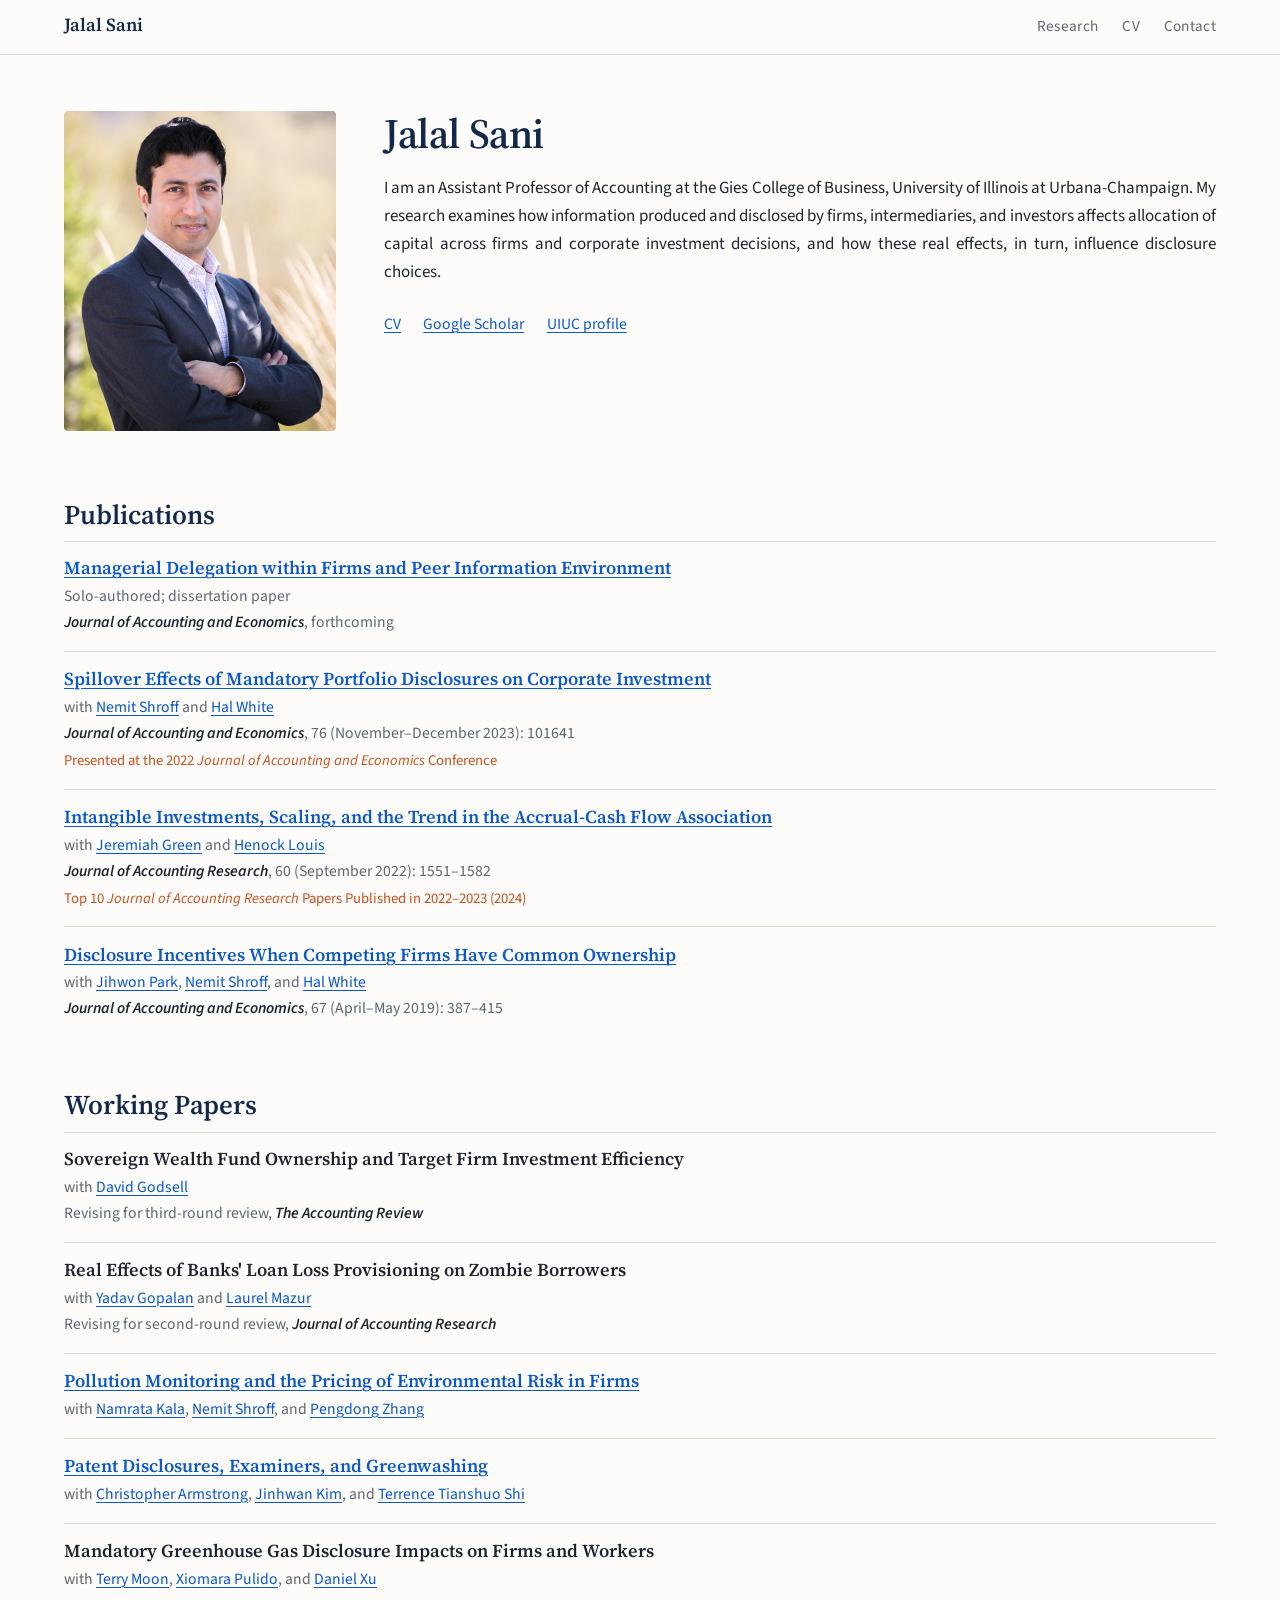
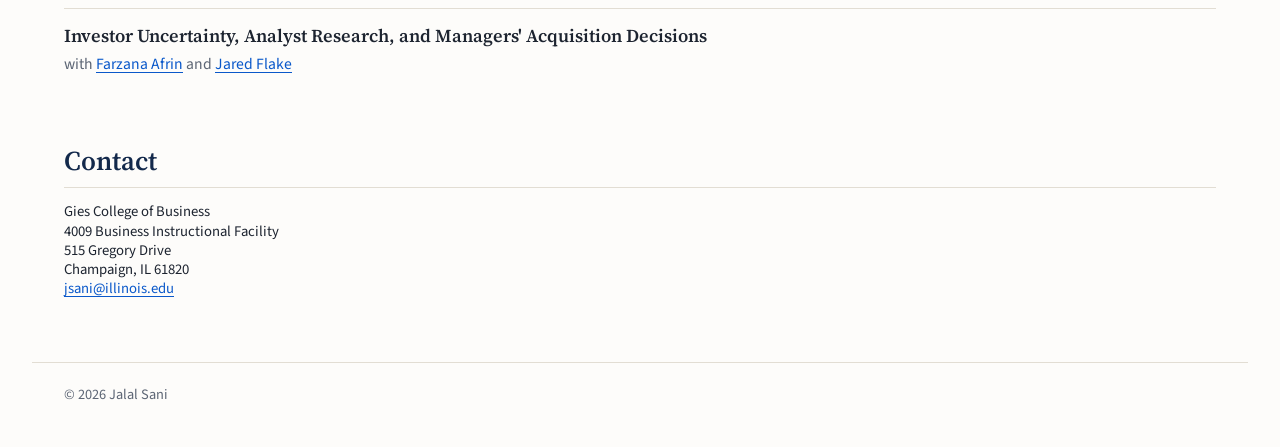
==== index.html @ 1dea7f03 "Version the CV link so browsers fetch the latest file Co-Authored-By: Claude Opus 5.5 <noreply@anthr" ====
<!doctype html>
<html lang="en">
<head>
  <meta charset="utf-8">
  <meta name="viewport" content="width=device-width, initial-scale=1">
  <title>Jalal Sani</title>
  <meta name="description" content="Jalal Sani is an Assistant Professor of Accounting at the Gies College of Business, University of Illinois at Urbana-Champaign.">
  <link rel="icon" href="data:image/svg+xml,%3Csvg xmlns='http://www.w3.org/2000/svg' viewBox='0 0 64 64'%3E%3Crect width='64' height='64' rx='12' fill='%2313294b'/%3E%3Ctext x='32' y='43' font-family='Georgia,serif' font-size='30' fill='%23fff' text-anchor='middle'%3EJS%3C/text%3E%3C/svg%3E">
  <link rel="preconnect" href="https://fonts.googleapis.com">
  <link rel="preconnect" href="https://fonts.gstatic.com" crossorigin>
  <link href="https://fonts.googleapis.com/css2?family=Source+Sans+3:ital,wght@0,400;0,600;1,400;1,600&family=Source+Serif+4:opsz,wght@8..60,400;8..60,600&display=swap" rel="stylesheet">
  <link rel="stylesheet" href="style.css">
</head>
<body>

<header class="site-header">
  <div class="wrap">
    <a class="site-name" href="#top">Jalal Sani</a>
    <nav aria-label="Sections">
      <a href="#research">Research</a>
      <a href="assets/Sani_CV.pdf?v=b3ba70f4">CV</a>
      <a href="#contact">Contact</a>
    </nav>
  </div>
</header>

<main id="top" class="wrap">

  <section class="intro">
    <img class="portrait" src="assets/jalal-sani.jpg" alt="Portrait of Jalal Sani" width="640" height="753">
    <div>
      <h1>Jalal Sani</h1>
      <p>I am an Assistant Professor of Accounting at the Gies College of Business, University of Illinois at Urbana-Champaign. My research examines how information produced and disclosed by firms, intermediaries, and investors affects allocation of capital across firms and corporate investment decisions, and how these real effects, in turn, influence disclosure choices.</p>

      <p class="links">
        <a href="assets/Sani_CV.pdf?v=b3ba70f4">CV</a>
        <a href="https://scholar.google.com/citations?user=rDduCagAAAAJ">Google Scholar</a>
        <a href="https://giesbusiness.illinois.edu/profile/jalal-sani">UIUC profile</a>
      </p>
    </div>
  </section>

  <section id="research">
    <h2>Publications</h2>
    <ol class="papers">
      <li>
        <a class="title" href="https://doi.org/10.1016/j.jacceco.2026.101951">Managerial Delegation within Firms and Peer Information Environment</a>
        <span class="authors">Solo-authored; dissertation paper</span>
        <span class="venue"><em>Journal of Accounting and Economics</em>, forthcoming</span>
      </li>
      <li>
        <a class="title" href="https://doi.org/10.1016/j.jacceco.2023.101641">Spillover Effects of Mandatory Portfolio Disclosures on Corporate Investment</a>
        <span class="authors">with <a href="https://mitsloan.mit.edu/faculty/directory/nemit-shroff">Nemit Shroff</a> and <a href="https://scholar.google.com/citations?user=s6IT4ukAAAAJ">Hal White</a></span>
        <span class="venue"><em>Journal of Accounting and Economics</em>, 76 (November–December 2023): 101641</span>
        <span class="note">Presented at the 2022 <em>Journal of Accounting and Economics</em> Conference</span>
      </li>
      <li>
        <a class="title" href="https://doi.org/10.1111/1475-679X.12414">Intangible Investments, Scaling, and the Trend in the Accrual-Cash Flow Association</a>
        <span class="authors">with <a href="https://mays.tamu.edu/directory/jeremiah-green/">Jeremiah Green</a> and <a href="https://directory.smeal.psu.edu/hul4">Henock Louis</a></span>
        <span class="venue"><em>Journal of Accounting Research</em>, 60 (September 2022): 1551–1582</span>
        <span class="note">Top 10 <em>Journal of Accounting Research</em> Papers Published in 2022–2023 (2024)</span>
      </li>
      <li>
        <a class="title" href="https://doi.org/10.1016/j.jacceco.2019.02.001">Disclosure Incentives When Competing Firms Have Common Ownership</a>
        <span class="authors">with <a href="https://www.baruch.cuny.edu/profiles/faculty/Jihwon-Park">Jihwon Park</a>, <a href="https://mitsloan.mit.edu/faculty/directory/nemit-shroff">Nemit Shroff</a>, and <a href="https://scholar.google.com/citations?user=s6IT4ukAAAAJ">Hal White</a></span>
        <span class="venue"><em>Journal of Accounting and Economics</em>, 67 (April–May 2019): 387–415</span>
      </li>
    </ol>

    <h2>Working Papers</h2>
    <ol class="papers">
      <li>
        <span class="title">Sovereign Wealth Fund Ownership and Target Firm Investment Efficiency</span>
        <span class="authors">with <a href="https://giesbusiness.illinois.edu/profile/david-godsell">David Godsell</a></span>
        <span class="venue">Revising for third-round review, <em>The Accounting Review</em></span>
      </li>
      <li>
        <span class="title">Real Effects of Banks' Loan Loss Provisioning on Zombie Borrowers</span>
        <span class="authors">with <a href="https://mendoza.nd.edu/mendoza-directory/profile/yadav-gopalan/">Yadav Gopalan</a> and <a href="https://mendoza.nd.edu/mendoza-directory/profile/laurel-mazur/">Laurel Mazur</a></span>
        <span class="venue">Revising for second-round review, <em>Journal of Accounting Research</em></span>
      </li>
      <li>
        <a class="title" href="https://doi.org/10.2139/ssrn.7595698">Pollution Monitoring and the Pricing of Environmental Risk in Firms</a>
        <span class="authors">with <a href="https://mitsloan.mit.edu/faculty/directory/namrata-kala">Namrata Kala</a>, <a href="https://mitsloan.mit.edu/faculty/directory/nemit-shroff">Nemit Shroff</a>, and <a href="https://bus.sysu.edu.cn/en/teacher/6318">Pengdong Zhang</a></span>
      </li>
      <li>
        <a class="title" href="https://doi.org/10.2139/ssrn.6994139">Patent Disclosures, Examiners, and Greenwashing</a>
        <span class="authors">with <a href="https://www.gsb.stanford.edu/faculty-research/faculty/christopher-s-armstrong">Christopher Armstrong</a>, <a href="https://www.gsb.stanford.edu/faculty-research/faculty/jinhwan-kim">Jinhwan Kim</a>, and <a href="https://www.anderson.ucla.edu/faculty-and-research/accounting/faculty/shi">Terrence Tianshuo Shi</a></span>
      </li>
      <li>
        <span class="title">Mandatory Greenhouse Gas Disclosure Impacts on Firms and Workers</span>
        <span class="authors">with <a href="https://economics.ubc.ca/profile/terry-moon/">Terry Moon</a>, <a href="https://economics.ubc.ca/profile/xiomara-pulido-2/">Xiomara Pulido</a>, and <a href="https://scholars.duke.edu/person/yi.xu">Daniel Xu</a></span>
      </li>
      <li>
        <span class="title">Investor Uncertainty, Analyst Research, and Managers' Acquisition Decisions</span>
        <span class="authors">with <a href="https://business.fullerton.edu/academics/accountancy/faculty-profiles?user=faafrin%40fullerton.edu">Farzana Afrin</a> and <a href="https://www.boisestate.edu/cobe-accountancy/department-of-accountancy/directory/jared-flake-ph-d/">Jared Flake</a></span>
      </li>
    </ol>
  </section>

  <section id="contact">
    <h2>Contact</h2>
    <address>
      Gies College of Business<br>
      4009 Business Instructional Facility<br>
      515 Gregory Drive<br>
      Champaign, IL 61820<br>
      <a href="mailto:jsani@illinois.edu">jsani@illinois.edu</a>
    </address>
  </section>

</main>

<footer class="wrap site-footer">
  <p>© 2026 Jalal Sani</p>
</footer>

</body>
</html>
---- style.css ----
:root {
  --bg: #fdfcfa;
  --ink: #1d2430;
  --muted: #5d6675;
  --rule: #e2ddd3;
  --accent: #13294b;
  --link: #0a58ca;
  --warm: #c8501a;
  --serif: "Source Serif 4", "Iowan Old Style", Georgia, serif;
  --sans: "Source Sans 3", -apple-system, "Segoe UI", Helvetica, Arial, sans-serif;
}

@media (prefers-color-scheme: dark) {
  :root {
    --bg: #12161d;
    --ink: #e4e6ea;
    --muted: #9aa3b2;
    --rule: #2a313d;
    --accent: #e9ecf2;
    --link: #7fb2ff;
    --warm: #f08a55;
  }
}

* { box-sizing: border-box; }

html { scroll-behavior: smooth; scroll-padding-top: 4.5rem; }

body {
  margin: 0;
  background: var(--bg);
  color: var(--ink);
  font: 400 1.0625rem/1.65 var(--sans);
  -webkit-font-smoothing: antialiased;
}

.wrap { max-width: 76rem; margin: 0 auto; padding: 0 2rem; }

a { color: var(--link); text-decoration: none; }
a:hover { text-decoration: underline; text-underline-offset: 0.18em; }
main a { text-decoration: underline; text-decoration-thickness: 1px; text-underline-offset: 0.18em; }
main a:hover { text-decoration-thickness: 2px; }
a:focus-visible { outline: 2px solid var(--warm); outline-offset: 3px; border-radius: 2px; }

/* header */
.site-header {
  position: sticky; top: 0; z-index: 10;
  background: color-mix(in srgb, var(--bg) 92%, transparent);
  backdrop-filter: blur(8px);
  border-bottom: 1px solid var(--rule);
}
.site-header .wrap {
  display: flex; flex-wrap: wrap; align-items: baseline;
  justify-content: space-between; gap: 0.25rem 1.5rem;
  padding-top: 0.9rem; padding-bottom: 0.9rem;
}
.site-name { font: 600 1.15rem/1.2 var(--serif); color: var(--accent); }
.site-header nav { display: flex; flex-wrap: wrap; gap: 0.25rem 1.5rem; }
.site-header nav a { color: var(--muted); font-size: 0.95rem; letter-spacing: 0.02em; }
.site-header nav a:hover { color: var(--accent); }

/* intro */
.intro {
  display: grid; grid-template-columns: 17rem 1fr; gap: 3rem;
  align-items: start; padding: 3.5rem 0 1rem;
}
.portrait { width: 100%; height: auto; border-radius: 4px; display: block; }
h1 { font: 600 2.6rem/1.1 var(--serif); color: var(--accent); margin: 0 0 1.1rem; letter-spacing: -0.01em; }
.intro p { margin: 0 0 1rem; text-align: justify; }
.links { display: flex; flex-wrap: wrap; align-items: center; gap: 0.6rem 1.4rem; margin-top: 1.6rem !important; font-size: 0.98rem; }

/* sections */
section[id] { padding-top: 3.25rem; }
h2 {
  font: 600 1.7rem/1.2 var(--serif); color: var(--accent);
  margin: 0 0 0.4rem; padding-bottom: 0.6rem; border-bottom: 1px solid var(--rule);
}
.papers + h2 { margin-top: 3.25rem; }

/* papers */
.papers { list-style: none; margin: 0; padding: 0; }
.papers li { padding: 0.95rem 0; border-bottom: 1px solid var(--rule); }
.papers li:first-child { padding-top: 0.5rem; }
.papers li:last-child { border-bottom: 0; }
.papers span, .papers a.title { display: block; }
.title { font: 600 1.14rem/1.35 var(--serif); color: var(--ink); }
a.title { color: var(--link); }
.authors, .venue { color: var(--muted); font-size: 0.98rem; }
.authors { margin-top: 0.2rem; }
.venue em { color: var(--ink); font-weight: 600; }
.note { color: var(--warm); font-size: 0.92rem; margin-top: 0.15rem; }

address { font-style: normal; font-size: 0.92rem; line-height: 1.3; margin-top: 0.9rem; }

.site-footer { margin-top: 4rem; padding-top: 1.25rem; padding-bottom: 2.5rem; border-top: 1px solid var(--rule); color: var(--muted); font-size: 0.9rem; }
.site-footer p { margin: 0; }

@media (max-width: 42rem) {
  .intro { grid-template-columns: 1fr; gap: 1.75rem; padding-top: 2.25rem; }
  .portrait { max-width: 12rem; }
  h1 { font-size: 2.1rem; }
}

@media (prefers-reduced-motion: reduce) { html { scroll-behavior: auto; } }
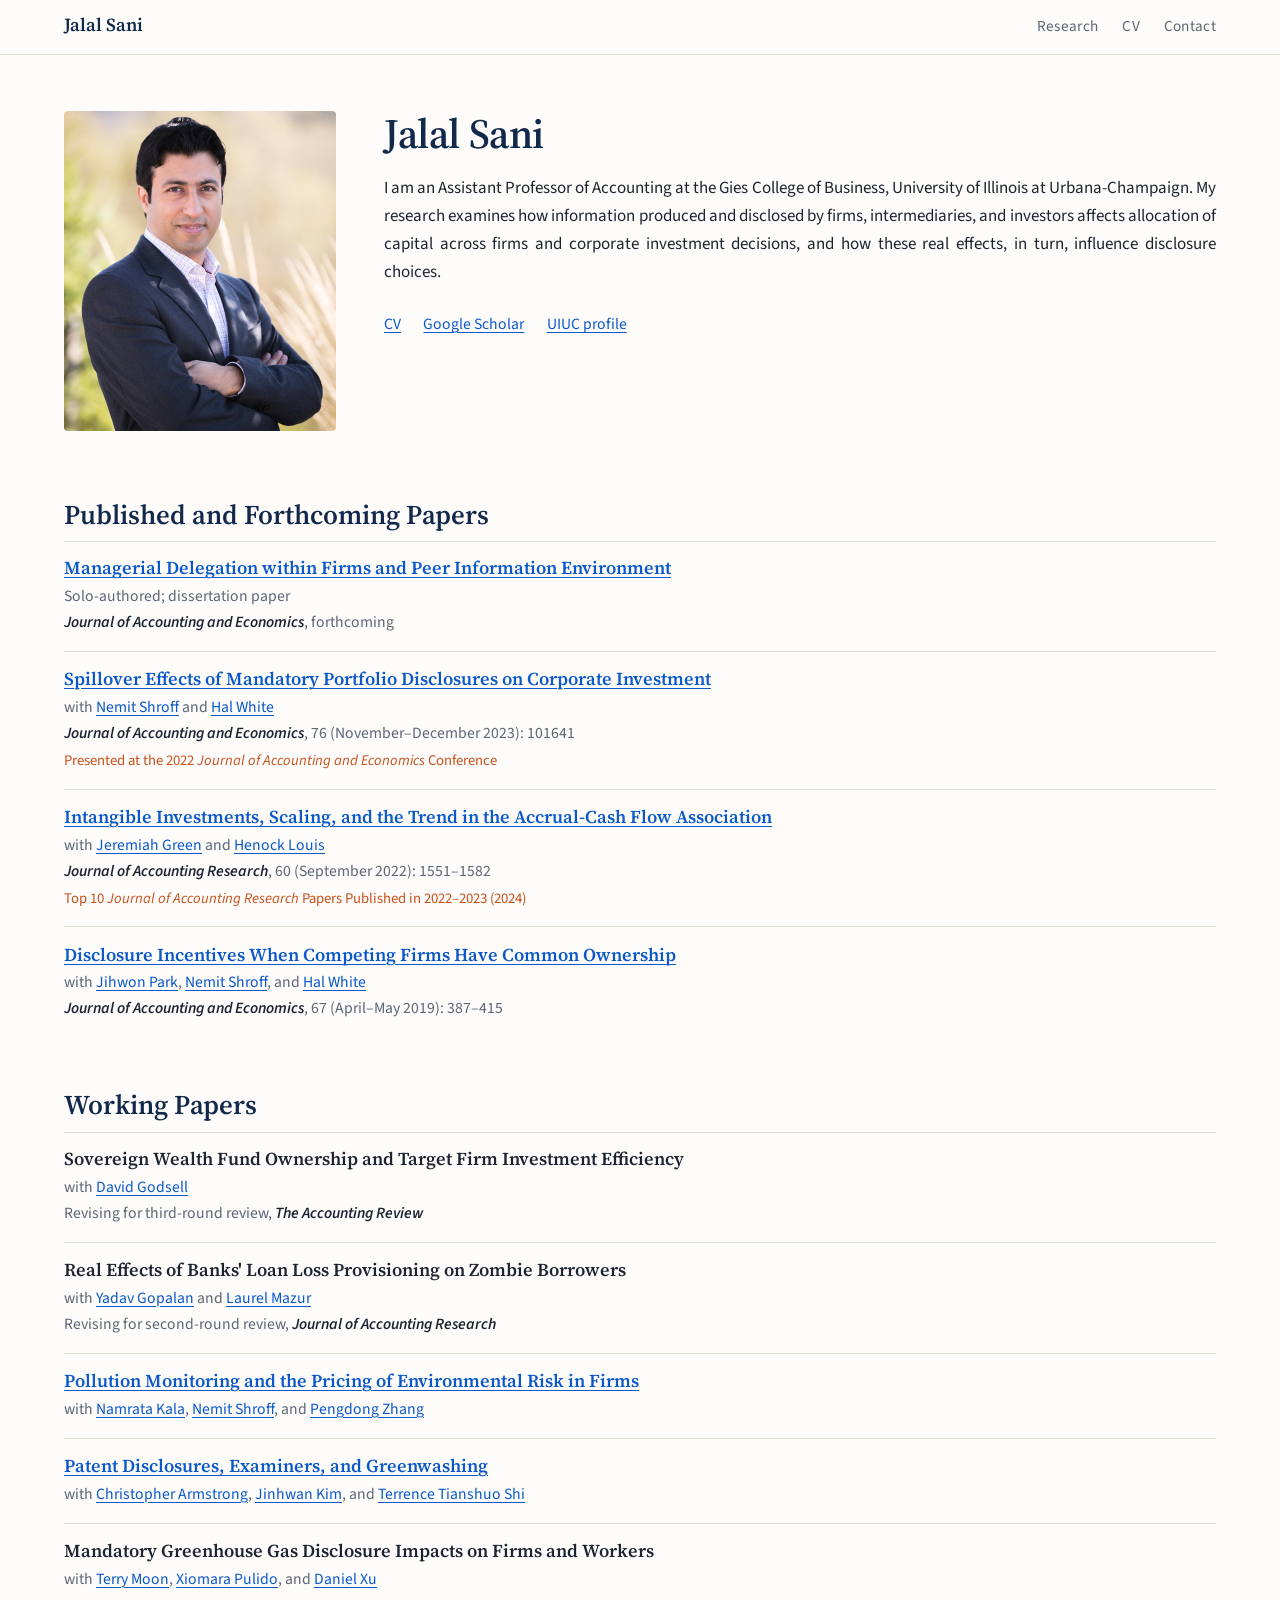
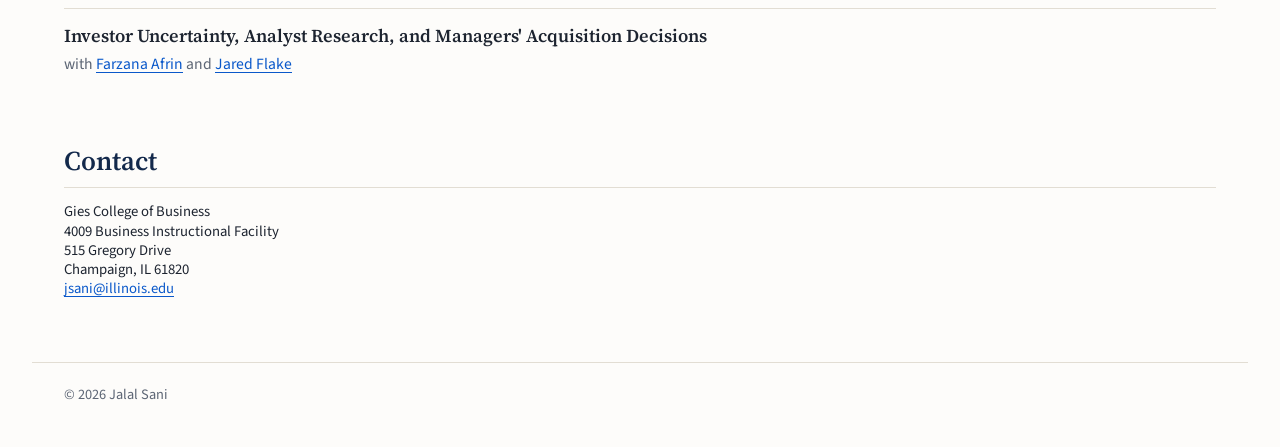
==== commit edeaa639: "Rename Publications heading to Published and Forthcoming Papers Co-Authored-By: Claude Opus 5.5 <nor" ====
--- a/index.html
+++ b/index.html
@@ -3,7 +3,26 @@
 <head>
   <meta charset="utf-8">
   <meta name="viewport" content="width=device-width, initial-scale=1">
-  <title>Jalal Sani</title>
+  <title>Jalal Sani | Assistant Professor of Accounting, University of Illinois at Urbana-Champaign</title>
+  <link rel="canonical" href="https://jalalsani.com/">
+  <script type="application/ld+json">
+  {
+    "@context": "https://schema.org",
+    "@type": "Person",
+    "name": "Jalal Sani",
+    "url": "https://jalalsani.com/",
+    "image": "https://jalalsani.com/assets/jalal-sani.jpg",
+    "jobTitle": "Assistant Professor of Accounting",
+    "worksFor": {
+      "@type": "CollegeOrUniversity",
+      "name": "Gies College of Business, University of Illinois at Urbana-Champaign"
+    },
+    "sameAs": [
+      "https://scholar.google.com/citations?user=rDduCagAAAAJ",
+      "https://giesbusiness.illinois.edu/profile/jalal-sani"
+    ]
+  }
+  </script>
   <meta name="description" content="Jalal Sani is an Assistant Professor of Accounting at the Gies College of Business, University of Illinois at Urbana-Champaign.">
   <link rel="icon" href="data:image/svg+xml,%3Csvg xmlns='http://www.w3.org/2000/svg' viewBox='0 0 64 64'%3E%3Crect width='64' height='64' rx='12' fill='%2313294b'/%3E%3Ctext x='32' y='43' font-family='Georgia,serif' font-size='30' fill='%23fff' text-anchor='middle'%3EJS%3C/text%3E%3C/svg%3E">
   <link rel="preconnect" href="https://fonts.googleapis.com">
@@ -18,7 +37,7 @@
     <a class="site-name" href="#top">Jalal Sani</a>
     <nav aria-label="Sections">
       <a href="#research">Research</a>
-      <a href="assets/Sani_CV.pdf?v=b3ba70f4">CV</a>
+      <a href="cv.html">CV</a>
       <a href="#contact">Contact</a>
     </nav>
   </div>
@@ -33,7 +52,7 @@
       <p>I am an Assistant Professor of Accounting at the Gies College of Business, University of Illinois at Urbana-Champaign. My research examines how information produced and disclosed by firms, intermediaries, and investors affects allocation of capital across firms and corporate investment decisions, and how these real effects, in turn, influence disclosure choices.</p>
 
       <p class="links">
-        <a href="assets/Sani_CV.pdf?v=b3ba70f4">CV</a>
+        <a href="cv.html">CV</a>
         <a href="https://scholar.google.com/citations?user=rDduCagAAAAJ">Google Scholar</a>
         <a href="https://giesbusiness.illinois.edu/profile/jalal-sani">UIUC profile</a>
       </p>
@@ -41,7 +60,7 @@
   </section>
 
   <section id="research">
-    <h2>Publications</h2>
+    <h2>Published and Forthcoming Papers</h2>
     <ol class="papers">
       <li>
         <a class="title" href="https://doi.org/10.1016/j.jacceco.2026.101951">Managerial Delegation within Firms and Peer Information Environment</a>
@@ -105,7 +124,7 @@
       4009 Business Instructional Facility<br>
       515 Gregory Drive<br>
       Champaign, IL 61820<br>
-      <a href="mailto:jsani@illinois.edu">jsani@illinois.edu</a>
+      <a class="email" data-u="jsani" data-d="illinois.edu" href="#contact">jsani [at] illinois [dot] edu</a>
     </address>
   </section>
 
@@ -115,5 +134,13 @@
   <p>© 2026 Jalal Sani</p>
 </footer>
 
+<script>
+document.querySelectorAll("a.email").forEach(function (a) {
+  var addr = a.dataset.u + "@" + a.dataset.d;
+  a.href = "mailto:" + addr;
+  a.textContent = addr;
+});
+</script>
+
 </body>
 </html>
--- a/style.css
+++ b/style.css
@@ -102,3 +102,14 @@
 }
 
 @media (prefers-reduced-motion: reduce) { html { scroll-behavior: auto; } }
+
+/* cv page */
+.cv { max-width: 62rem; padding-top: 2.5rem; }
+.cv-head { display: flex; flex-wrap: wrap; align-items: baseline; justify-content: space-between; gap: 0.5rem 1.5rem; margin-bottom: 1.25rem; }
+.cv-head h1 { font-size: 2rem; margin: 0; }
+.cv-pages canvas {
+  display: block; width: 100%; height: auto; margin: 0 0 1.25rem;
+  background: #fff; border: 1px solid var(--rule); box-shadow: 0 1px 6px rgba(0, 0, 0, 0.08);
+}
+.cv-pages p { color: var(--muted); }
+.site-header nav a[aria-current="page"] { color: var(--accent); font-weight: 600; }
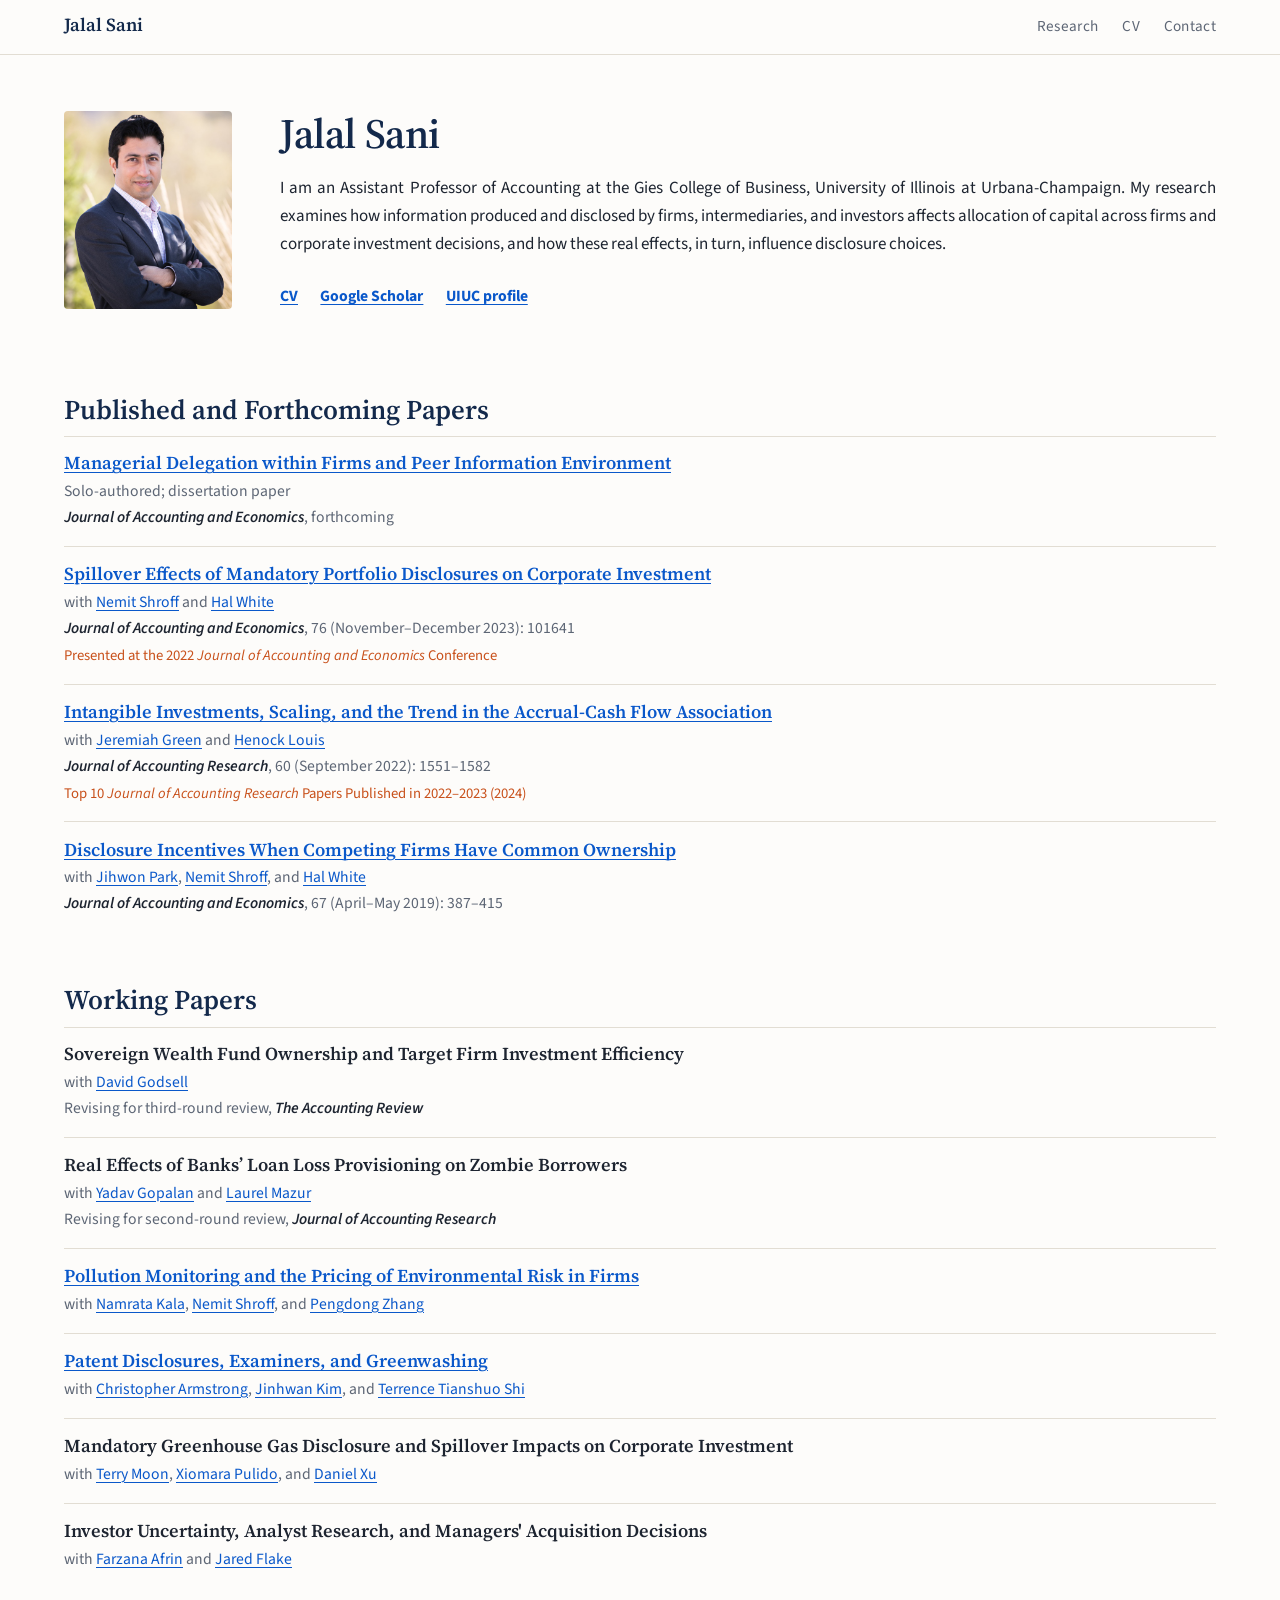
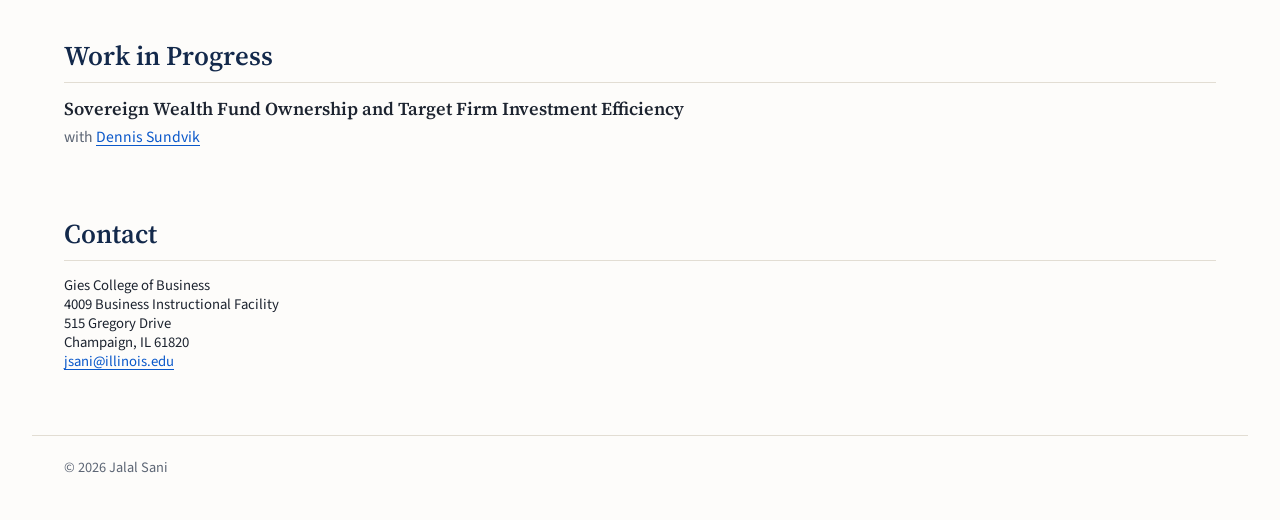
==== commit c907505c: "Update paper titles; add Work in Progress section Co-Authored-By: Claude Opus 5.5 <noreply@anthropic" ====
--- a/index.html
+++ b/index.html
@@ -94,7 +94,7 @@
         <span class="venue">Revising for third-round review, <em>The Accounting Review</em></span>
       </li>
       <li>
-        <span class="title">Real Effects of Banks' Loan Loss Provisioning on Zombie Borrowers</span>
+        <span class="title">Real Effects of Banks’ Loan Loss Provisioning on Zombie Borrowers</span>
         <span class="authors">with <a href="https://mendoza.nd.edu/mendoza-directory/profile/yadav-gopalan/">Yadav Gopalan</a> and <a href="https://mendoza.nd.edu/mendoza-directory/profile/laurel-mazur/">Laurel Mazur</a></span>
         <span class="venue">Revising for second-round review, <em>Journal of Accounting Research</em></span>
       </li>
@@ -107,12 +107,20 @@
         <span class="authors">with <a href="https://www.gsb.stanford.edu/faculty-research/faculty/christopher-s-armstrong">Christopher Armstrong</a>, <a href="https://www.gsb.stanford.edu/faculty-research/faculty/jinhwan-kim">Jinhwan Kim</a>, and <a href="https://www.anderson.ucla.edu/faculty-and-research/accounting/faculty/shi">Terrence Tianshuo Shi</a></span>
       </li>
       <li>
-        <span class="title">Mandatory Greenhouse Gas Disclosure Impacts on Firms and Workers</span>
+        <span class="title">Mandatory Greenhouse Gas Disclosure and Spillover Impacts on Corporate Investment</span>
         <span class="authors">with <a href="https://economics.ubc.ca/profile/terry-moon/">Terry Moon</a>, <a href="https://economics.ubc.ca/profile/xiomara-pulido-2/">Xiomara Pulido</a>, and <a href="https://scholars.duke.edu/person/yi.xu">Daniel Xu</a></span>
       </li>
       <li>
         <span class="title">Investor Uncertainty, Analyst Research, and Managers' Acquisition Decisions</span>
         <span class="authors">with <a href="https://business.fullerton.edu/academics/accountancy/faculty-profiles?user=faafrin%40fullerton.edu">Farzana Afrin</a> and <a href="https://www.boisestate.edu/cobe-accountancy/department-of-accountancy/directory/jared-flake-ph-d/">Jared Flake</a></span>
+      </li>
+    </ol>
+
+    <h2>Work in Progress</h2>
+    <ol class="papers">
+      <li>
+        <span class="title">Sovereign Wealth Fund Ownership and Target Firm Investment Efficiency</span>
+        <span class="authors">with <a href="https://www.hanken.fi/en/person/dennis-sundvik">Dennis Sundvik</a></span>
       </li>
     </ol>
   </section>
--- a/style.css
+++ b/style.css
@@ -61,13 +61,13 @@
 
 /* intro */
 .intro {
-  display: grid; grid-template-columns: 17rem 1fr; gap: 3rem;
+  display: grid; grid-template-columns: 10.5rem 1fr; gap: 3rem;
   align-items: start; padding: 3.5rem 0 1rem;
 }
 .portrait { width: 100%; height: auto; border-radius: 4px; display: block; }
 h1 { font: 600 2.6rem/1.1 var(--serif); color: var(--accent); margin: 0 0 1.1rem; letter-spacing: -0.01em; }
 .intro p { margin: 0 0 1rem; text-align: justify; }
-.links { display: flex; flex-wrap: wrap; align-items: center; gap: 0.6rem 1.4rem; margin-top: 1.6rem !important; font-size: 0.98rem; }
+.links { display: flex; flex-wrap: wrap; align-items: center; gap: 0.6rem 1.4rem; margin-top: 1.6rem !important; font-size: 0.98rem; font-weight: 700; }
 
 /* sections */
 section[id] { padding-top: 3.25rem; }
@@ -97,7 +97,7 @@
 
 @media (max-width: 42rem) {
   .intro { grid-template-columns: 1fr; gap: 1.75rem; padding-top: 2.25rem; }
-  .portrait { max-width: 12rem; }
+  .portrait { max-width: 7.5rem; }
   h1 { font-size: 2.1rem; }
 }
 
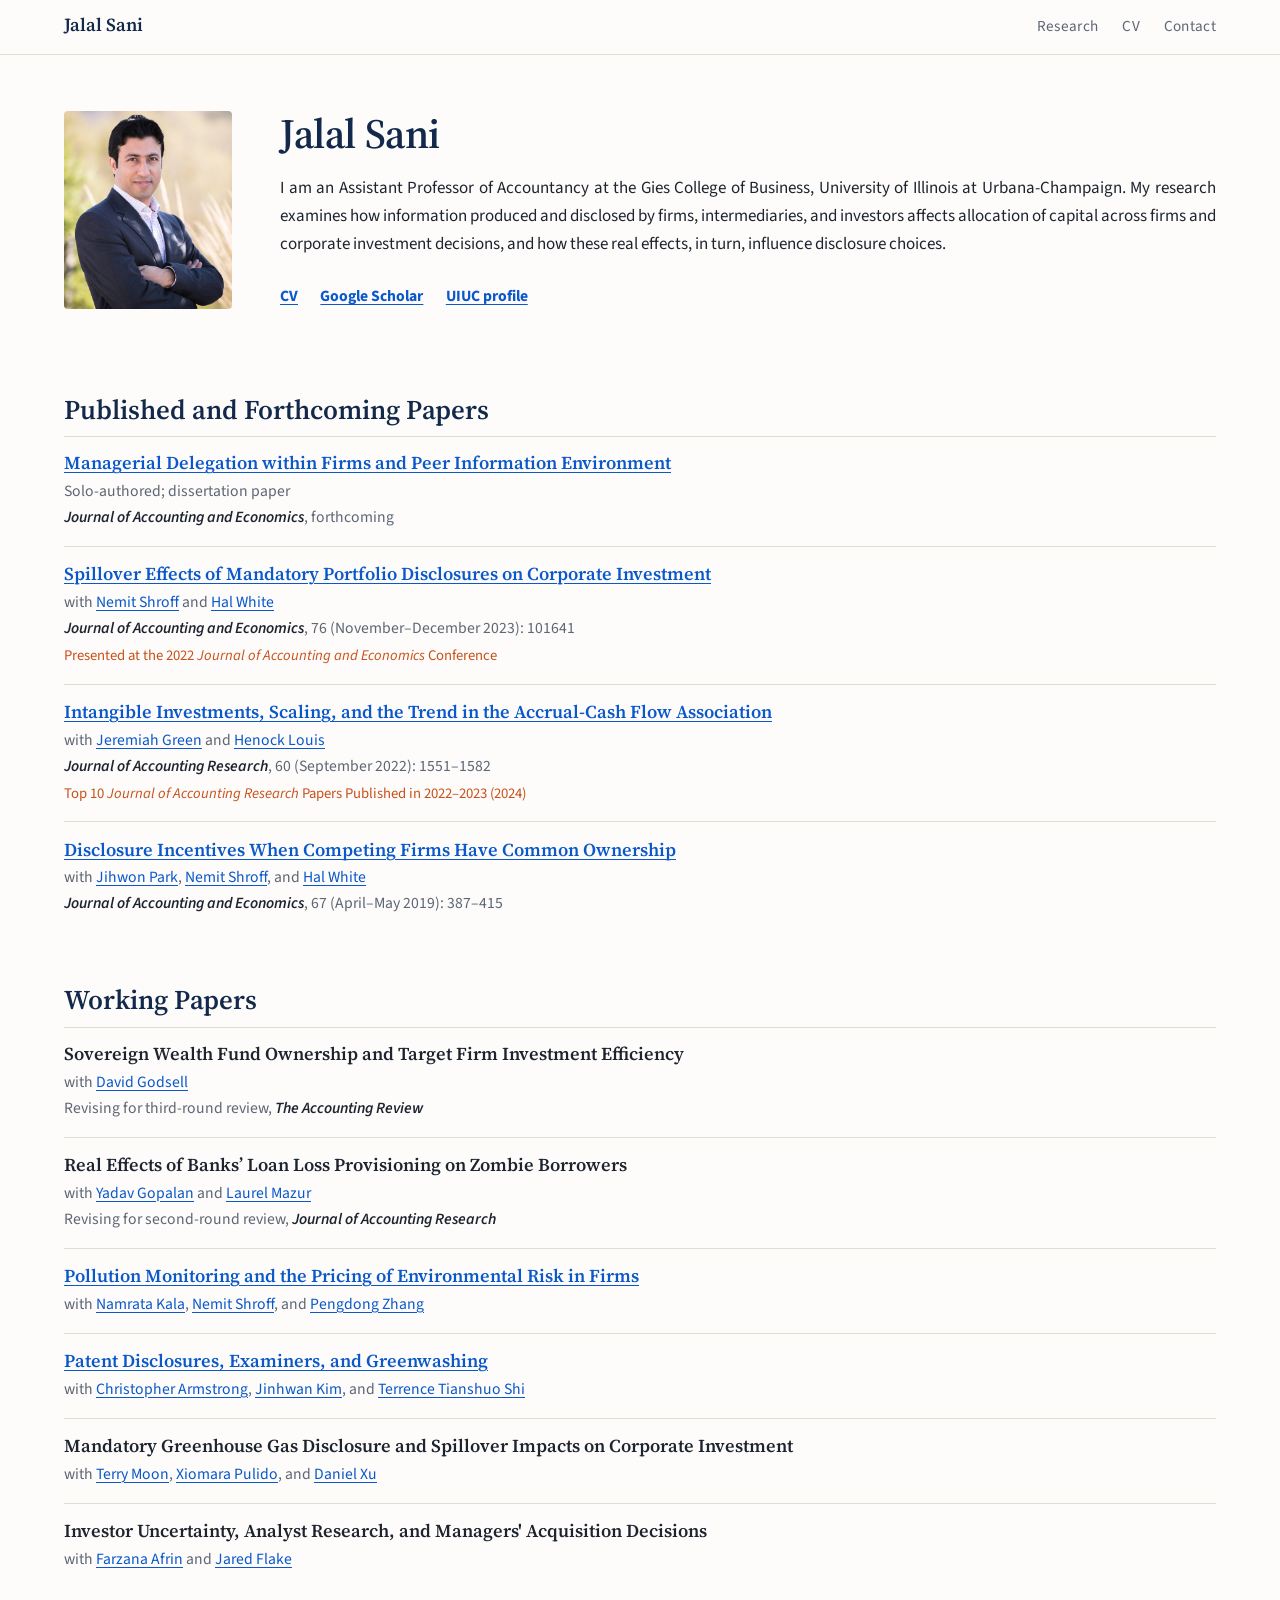
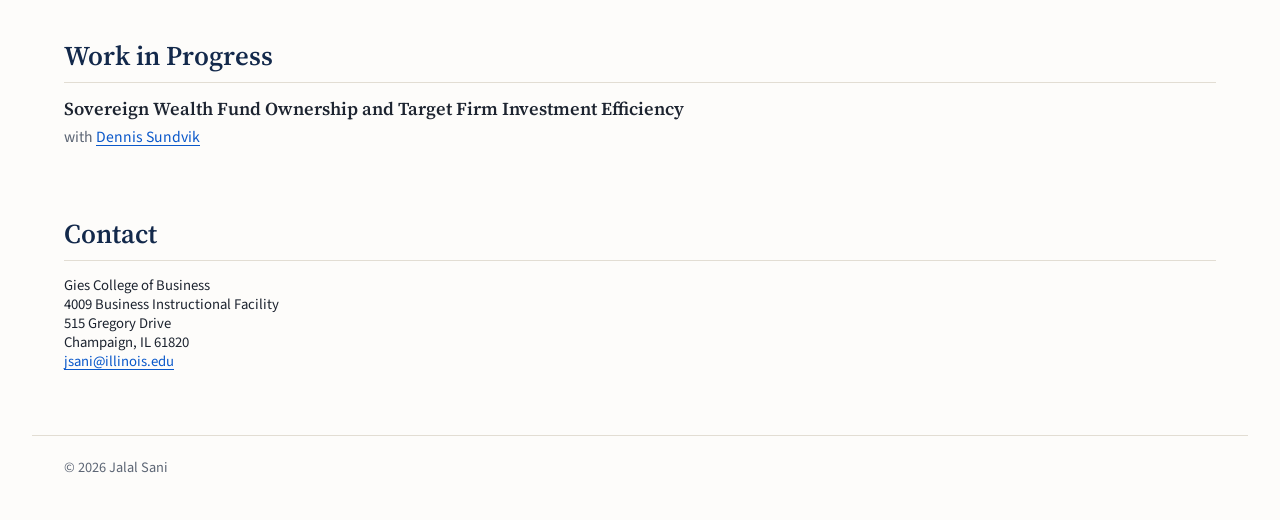
==== commit c1807e66: "Update CV; title to Assistant Professor of Accountancy Co-Authored-By: Claude Opus 5.5 <noreply@anth" ====
--- a/index.html
+++ b/index.html
@@ -3,7 +3,7 @@
 <head>
   <meta charset="utf-8">
   <meta name="viewport" content="width=device-width, initial-scale=1">
-  <title>Jalal Sani | Assistant Professor of Accounting, University of Illinois at Urbana-Champaign</title>
+  <title>Jalal Sani | Assistant Professor of Accountancy, University of Illinois at Urbana-Champaign</title>
   <link rel="canonical" href="https://jalalsani.com/">
   <script type="application/ld+json">
   {
@@ -12,7 +12,7 @@
     "name": "Jalal Sani",
     "url": "https://jalalsani.com/",
     "image": "https://jalalsani.com/assets/jalal-sani.jpg",
-    "jobTitle": "Assistant Professor of Accounting",
+    "jobTitle": "Assistant Professor of Accountancy",
     "worksFor": {
       "@type": "CollegeOrUniversity",
       "name": "Gies College of Business, University of Illinois at Urbana-Champaign"
@@ -23,7 +23,7 @@
     ]
   }
   </script>
-  <meta name="description" content="Jalal Sani is an Assistant Professor of Accounting at the Gies College of Business, University of Illinois at Urbana-Champaign.">
+  <meta name="description" content="Jalal Sani is an Assistant Professor of Accountancy at the Gies College of Business, University of Illinois at Urbana-Champaign.">
   <link rel="icon" href="data:image/svg+xml,%3Csvg xmlns='http://www.w3.org/2000/svg' viewBox='0 0 64 64'%3E%3Crect width='64' height='64' rx='12' fill='%2313294b'/%3E%3Ctext x='32' y='43' font-family='Georgia,serif' font-size='30' fill='%23fff' text-anchor='middle'%3EJS%3C/text%3E%3C/svg%3E">
   <link rel="preconnect" href="https://fonts.googleapis.com">
   <link rel="preconnect" href="https://fonts.gstatic.com" crossorigin>
@@ -49,7 +49,7 @@
     <img class="portrait" src="assets/jalal-sani.jpg" alt="Portrait of Jalal Sani" width="640" height="753">
     <div>
       <h1>Jalal Sani</h1>
-      <p>I am an Assistant Professor of Accounting at the Gies College of Business, University of Illinois at Urbana-Champaign. My research examines how information produced and disclosed by firms, intermediaries, and investors affects allocation of capital across firms and corporate investment decisions, and how these real effects, in turn, influence disclosure choices.</p>
+      <p>I am an Assistant Professor of Accountancy at the Gies College of Business, University of Illinois at Urbana-Champaign. My research examines how information produced and disclosed by firms, intermediaries, and investors affects allocation of capital across firms and corporate investment decisions, and how these real effects, in turn, influence disclosure choices.</p>
 
       <p class="links">
         <a href="cv.html">CV</a>
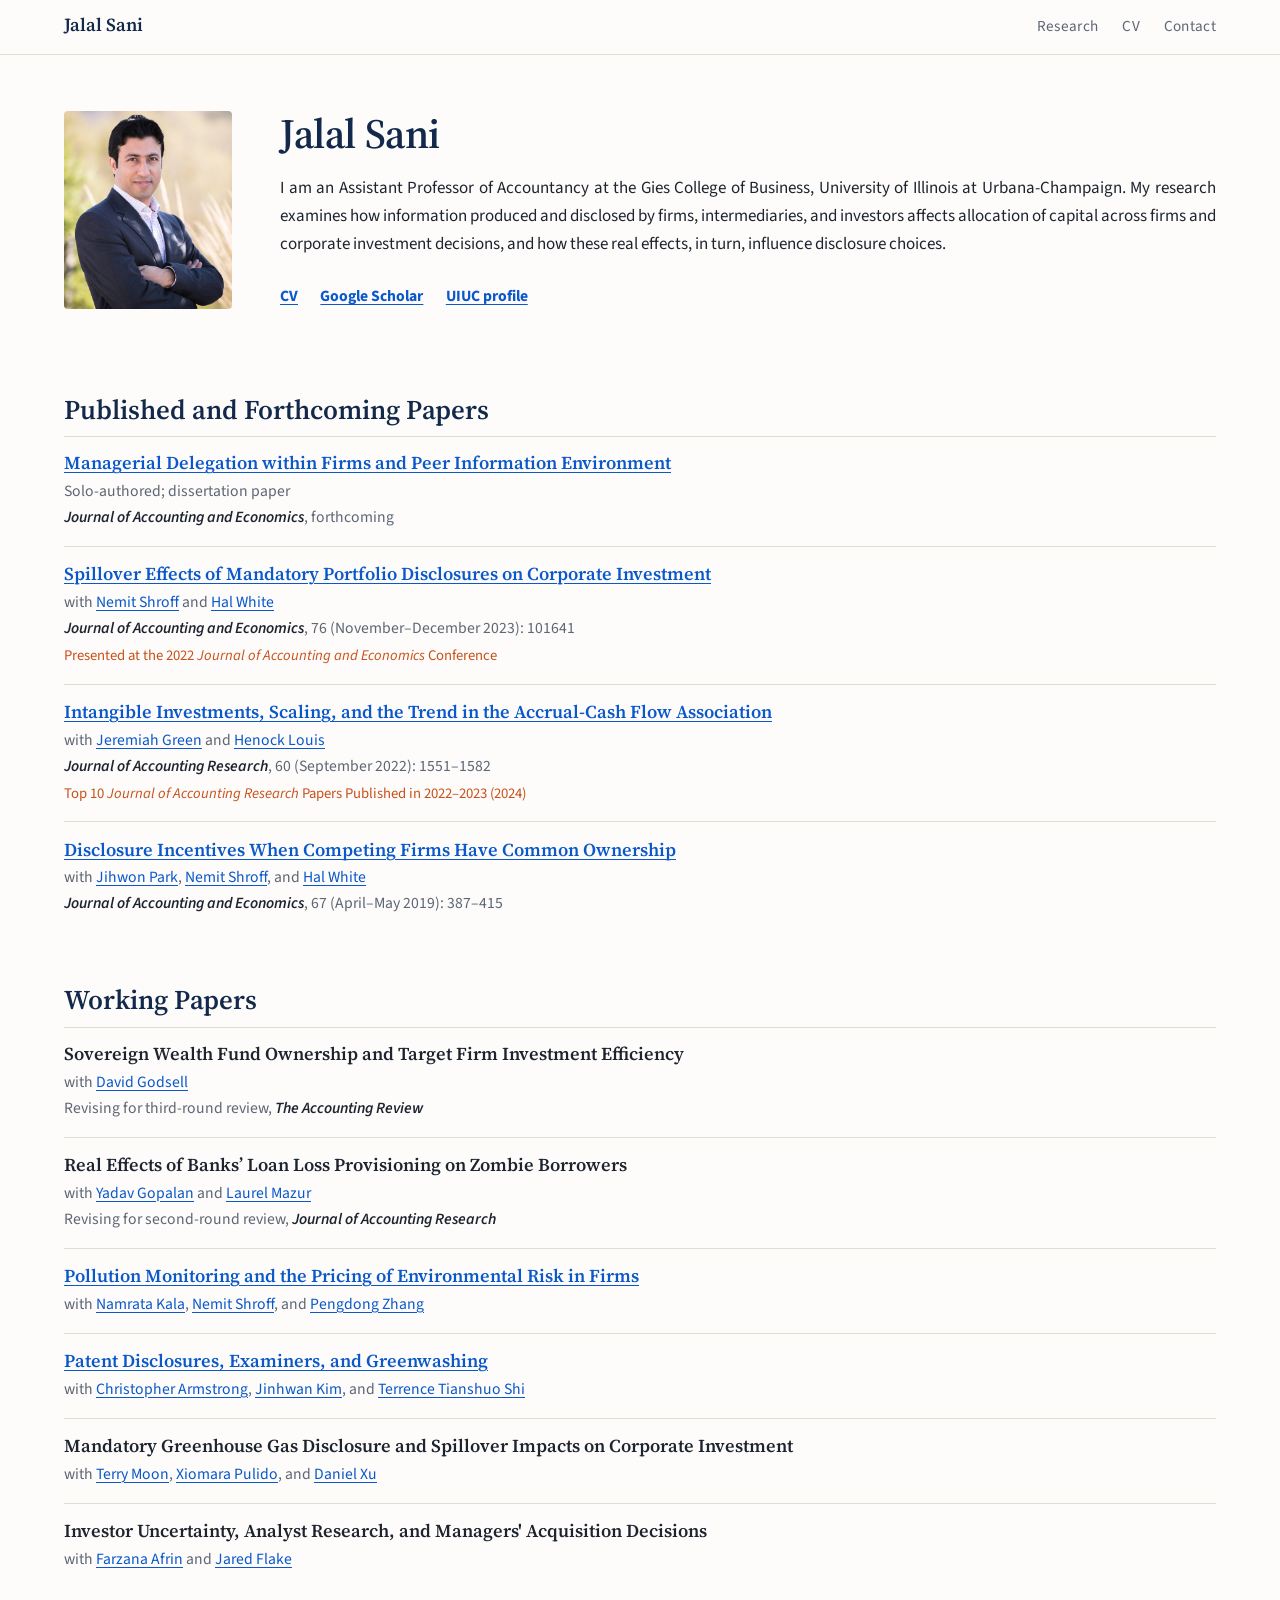
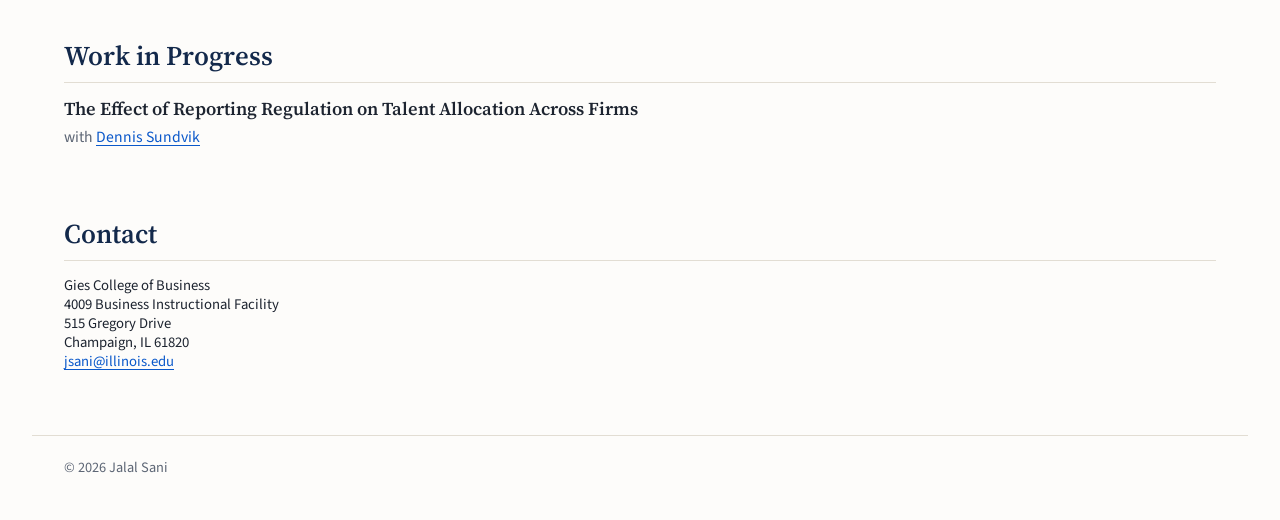
==== commit 676a68d6: "Retitle work in progress with Dennis Sundvik Co-Authored-By: Claude Opus 5.5 <noreply@anthropic.com>" ====
--- a/index.html
+++ b/index.html
@@ -119,7 +119,7 @@
     <h2>Work in Progress</h2>
     <ol class="papers">
       <li>
-        <span class="title">Sovereign Wealth Fund Ownership and Target Firm Investment Efficiency</span>
+        <span class="title">The Effect of Reporting Regulation on Talent Allocation Across Firms</span>
         <span class="authors">with <a href="https://www.hanken.fi/en/person/dennis-sundvik">Dennis Sundvik</a></span>
       </li>
     </ol>
